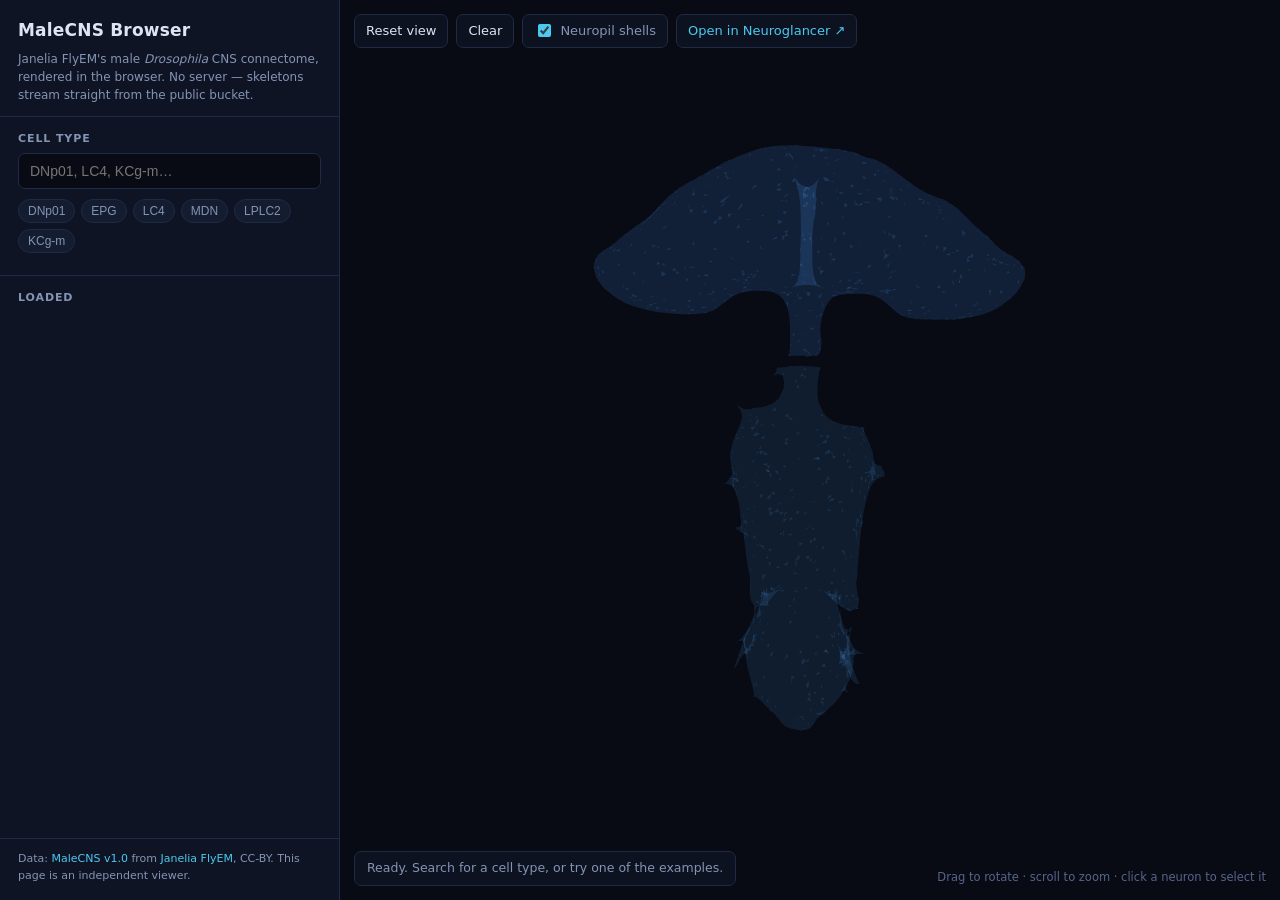
==== index.html @ 1acb57cb "Add a static in-browser viewer for the MaleCNS connectome Renders Janelia FlyEM's male Drosophila CN" ====
<!DOCTYPE html>
<html lang="en">
<head>
<meta charset="utf-8">
<meta name="viewport" content="width=device-width, initial-scale=1">
<title>MaleCNS Browser — the fly connectome in your browser</title>
<meta name="description" content="A static, backend-free 3D browser for the Janelia FlyEM male Drosophila CNS connectome, streaming neuron skeletons straight from the public data bucket.">
<link rel="icon" href="data:image/svg+xml,<svg xmlns='http://www.w3.org/2000/svg' viewBox='0 0 16 16'><text y='13' font-size='13'>🪰</text></svg>">
<link rel="stylesheet" href="assets/style.css">
</head>
<body>

<div id="app">
  <aside id="sidebar">
    <header>
      <h1>MaleCNS Browser</h1>
      <p class="sub">
        Janelia FlyEM's male <i>Drosophila</i> CNS connectome, rendered in the browser.
        No server — skeletons stream straight from the public bucket.
      </p>
    </header>

    <section class="panel">
      <label class="field">
        <span class="label">Cell type</span>
        <input id="search" type="search" placeholder="DNp01, LC4, KCg-m…"
               autocomplete="off" spellcheck="false">
      </label>
      <div class="examples">
        <button data-example="DNp01" title="Giant fiber — the escape-response neuron">DNp01</button>
        <button data-example="EPG" title="Central-complex compass neurons">EPG</button>
        <button data-example="LC4" title="Lobula columnar — looming detection">LC4</button>
        <button data-example="MDN" title="Moonwalker — backward walking">MDN</button>
        <button data-example="LPLC2" title="Looming-sensitive visual projection">LPLC2</button>
        <button data-example="KCg-m" title="Mushroom body Kenyon cells">KCg-m</button>
      </div>
      <ul id="results"></ul>
    </section>

    <section class="panel grow">
      <h2>Loaded <span id="neuron-count"></span></h2>
      <ul id="neurons"></ul>
    </section>

    <section class="panel" id="detail" hidden>
      <h2>Selected neuron</h2>
      <dl>
        <dt>Type</dt><dd id="detail-type"></dd>
        <dt>Body ID</dt><dd id="detail-body" class="mono"></dd>
        <dt>Presynapses</dt><dd id="detail-pre"></dd>
        <dt>Postsynapses</dt><dd id="detail-post"></dd>
      </dl>
      <a id="detail-neuprint" href="#" target="_blank" rel="noopener">Open in neuPrint ↗</a>
    </section>

    <footer>
      <p>
        Data: <a href="https://male-cns.janelia.org/" target="_blank" rel="noopener">MaleCNS
        v1.0</a> from <a href="https://www.janelia.org/project-team/flyem" target="_blank"
        rel="noopener">Janelia FlyEM</a>, CC-BY. This page is an independent viewer.
      </p>
    </footer>
  </aside>

  <main id="stage">
    <canvas id="viewport"></canvas>

    <div id="toolbar">
      <button id="reset-view">Reset view</button>
      <button id="clear">Clear</button>
      <label class="toggle">
        <input id="toggle-shells" type="checkbox" checked>
        <span>Neuropil shells</span>
      </label>
      <button id="open-ng" class="ghost">Open in Neuroglancer ↗</button>
    </div>

    <div id="status">Loading neuropil shells…</div>

    <div id="hint">Drag to rotate · scroll to zoom · click a neuron to select it</div>
  </main>
</div>

<script type="module" src="assets/app.js"></script>
</body>
</html>
---- assets/style.css ----
:root {
  --bg: #080b14;
  --panel: #0e1424;
  --panel-2: #141c30;
  --line: #1f2a44;
  --text: #dde5f5;
  --muted: #8494b4;
  --accent: #4cc9f0;
  --accent-dim: #1d5d78;
}

* { box-sizing: border-box; }

html, body {
  margin: 0;
  height: 100%;
  background: var(--bg);
  color: var(--text);
  font: 14px/1.5 ui-sans-serif, system-ui, -apple-system, "Segoe UI", Roboto, sans-serif;
  overscroll-behavior: none;
}

#app {
  display: grid;
  grid-template-columns: 340px 1fr;
  height: 100%;
}

/* ------------------------------------------------------------ sidebar */

#sidebar {
  display: flex;
  flex-direction: column;
  min-height: 0;
  background: var(--panel);
  border-right: 1px solid var(--line);
}

#sidebar header { padding: 18px 18px 12px; }

h1 {
  margin: 0;
  font-size: 17px;
  letter-spacing: 0.2px;
}

.sub {
  margin: 6px 0 0;
  font-size: 12px;
  line-height: 1.5;
  color: var(--muted);
}

.panel {
  padding: 14px 18px;
  border-top: 1px solid var(--line);
}

.panel.grow {
  flex: 1;
  min-height: 0;
  display: flex;
  flex-direction: column;
}

h2 {
  margin: 0 0 10px;
  font-size: 11px;
  font-weight: 600;
  letter-spacing: 0.9px;
  text-transform: uppercase;
  color: var(--muted);
}

#neuron-count {
  float: right;
  font-weight: 400;
  text-transform: none;
  letter-spacing: 0;
}

.field { display: block; }

.label {
  display: block;
  margin-bottom: 6px;
  font-size: 11px;
  font-weight: 600;
  letter-spacing: 0.9px;
  text-transform: uppercase;
  color: var(--muted);
}

#search {
  width: 100%;
  padding: 9px 11px;
  border: 1px solid var(--line);
  border-radius: 7px;
  background: var(--bg);
  color: var(--text);
  font-size: 14px;
}

#search:focus {
  outline: none;
  border-color: var(--accent-dim);
  box-shadow: 0 0 0 3px rgba(76, 201, 240, 0.12);
}

.examples {
  display: flex;
  flex-wrap: wrap;
  gap: 6px;
  margin: 10px 0 4px;
}

.examples button {
  padding: 4px 9px;
  border: 1px solid var(--line);
  border-radius: 999px;
  background: var(--panel-2);
  color: var(--muted);
  font-size: 12px;
  cursor: pointer;
}

.examples button:hover {
  border-color: var(--accent-dim);
  color: var(--text);
}

/* ------------------------------------------------------------ lists */

ul {
  margin: 0;
  padding: 0;
  list-style: none;
}

#results {
  max-height: 208px;
  overflow-y: auto;
  margin-top: 8px;
}

#neurons {
  flex: 1;
  min-height: 0;
  overflow-y: auto;
}

#results li + li, #neurons li + li { margin-top: 2px; }

.result, .neuron {
  display: flex;
  align-items: center;
  gap: 8px;
  width: 100%;
  padding: 6px 8px;
  border: 0;
  border-radius: 6px;
  background: transparent;
  color: var(--text);
  font: inherit;
  text-align: left;
  cursor: pointer;
}

.result:hover, .neuron:hover { background: var(--panel-2); }

.result.active, .neuron.active {
  background: var(--accent-dim);
  color: #fff;
}

.result .name { flex: 1; }

.result .count, .neuron .syn {
  font-size: 11px;
  color: var(--muted);
  font-variant-numeric: tabular-nums;
}

.result.active .count, .neuron.active .syn { color: #cfefff; }

.swatch {
  flex: none;
  width: 9px;
  height: 9px;
  border-radius: 2px;
}

.neuron .body {
  flex: 1;
  font-family: ui-monospace, SFMono-Regular, Menlo, monospace;
  font-size: 12px;
}

.empty {
  padding: 8px;
  font-size: 12px;
  color: var(--muted);
}

/* ------------------------------------------------------------ detail */

dl {
  display: grid;
  grid-template-columns: auto 1fr;
  gap: 4px 12px;
  margin: 0 0 10px;
  font-size: 13px;
}

dt { color: var(--muted); }

dd {
  margin: 0;
  text-align: right;
  font-variant-numeric: tabular-nums;
}

.mono { font-family: ui-monospace, SFMono-Regular, Menlo, monospace; }

#detail a, footer a { color: var(--accent); text-decoration: none; }

#detail a:hover, footer a:hover { text-decoration: underline; }

footer {
  padding: 12px 18px 16px;
  border-top: 1px solid var(--line);
  font-size: 11px;
  line-height: 1.5;
  color: var(--muted);
}

footer p { margin: 0; }

/* ------------------------------------------------------------ stage */

#stage { position: relative; min-width: 0; }

#viewport {
  display: block;
  width: 100%;
  height: 100%;
  touch-action: none;
}

#toolbar {
  position: absolute;
  top: 14px;
  left: 14px;
  display: flex;
  flex-wrap: wrap;
  align-items: center;
  gap: 8px;
}

#toolbar button {
  padding: 6px 11px;
  border: 1px solid var(--line);
  border-radius: 7px;
  background: rgba(14, 20, 36, 0.86);
  color: var(--text);
  font: inherit;
  font-size: 13px;
  cursor: pointer;
  backdrop-filter: blur(6px);
}

#toolbar button:hover { border-color: var(--accent-dim); }

#toolbar button.ghost { color: var(--accent); }

.toggle {
  display: flex;
  align-items: center;
  gap: 6px;
  padding: 6px 11px;
  border: 1px solid var(--line);
  border-radius: 7px;
  background: rgba(14, 20, 36, 0.86);
  font-size: 13px;
  color: var(--muted);
  cursor: pointer;
  backdrop-filter: blur(6px);
}

.toggle input { accent-color: var(--accent); }

#status {
  position: absolute;
  left: 14px;
  bottom: 14px;
  max-width: calc(100% - 28px);
  padding: 7px 12px;
  border: 1px solid var(--line);
  border-radius: 7px;
  background: rgba(14, 20, 36, 0.86);
  font-size: 12.5px;
  color: var(--muted);
  backdrop-filter: blur(6px);
}

#status.busy { color: var(--accent); }

#hint {
  position: absolute;
  right: 14px;
  bottom: 14px;
  font-size: 11.5px;
  color: #56658a;
  pointer-events: none;
}

/* ------------------------------------------------------------ narrow screens */

@media (max-width: 860px) {
  #app {
    grid-template-columns: 1fr;
    grid-template-rows: 46vh 1fr;
  }

  #sidebar {
    border-right: 0;
    border-bottom: 1px solid var(--line);
    overflow-y: auto;
  }

  .panel.grow { flex: none; }

  #neurons { max-height: 180px; }

  #hint { display: none; }
}
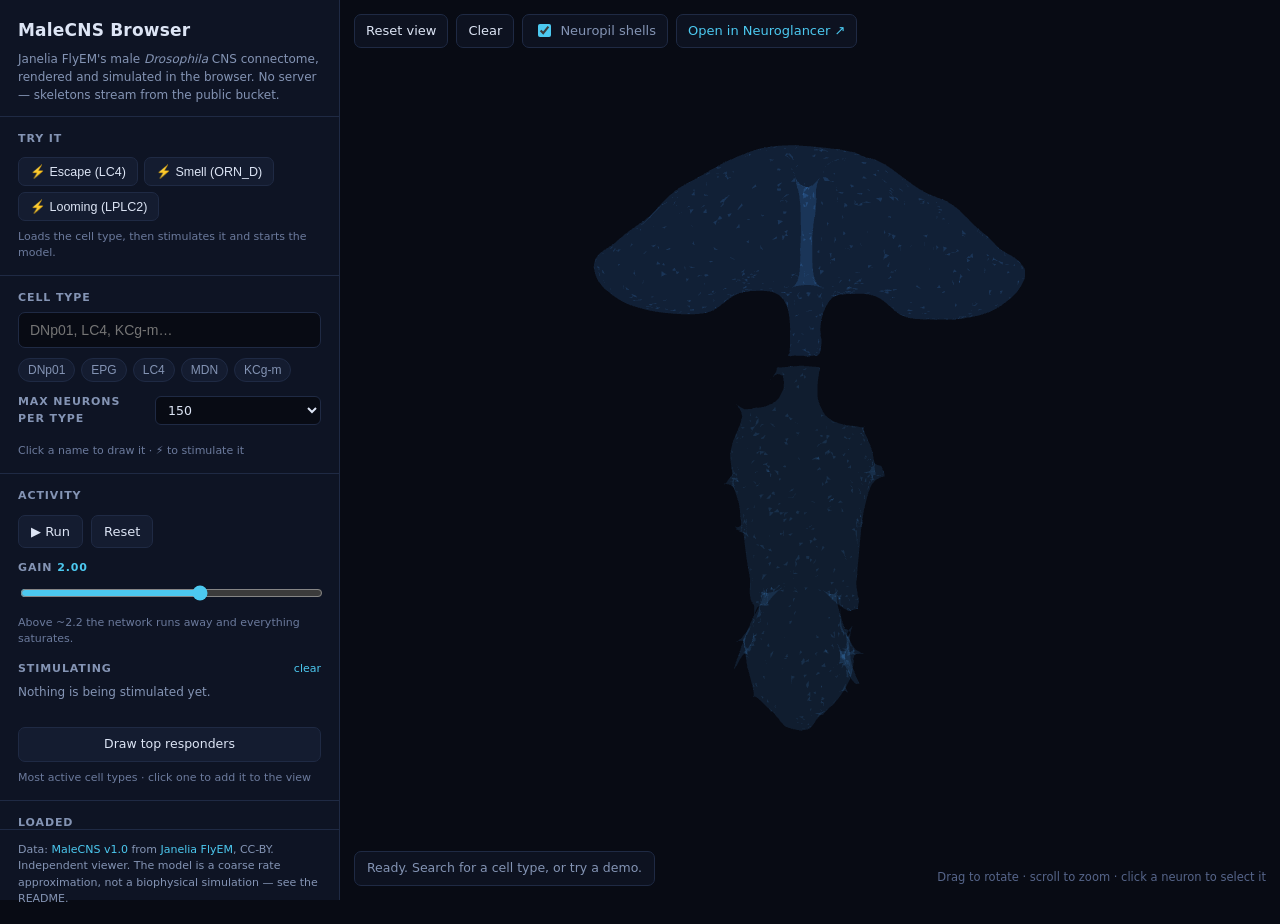
==== commit bfdce7e3: "Add a stimulable activity model, and raise the per-type neuron cap The viewer could draw the connect" ====
--- a/index.html
+++ b/index.html
@@ -3,8 +3,8 @@
 <head>
 <meta charset="utf-8">
 <meta name="viewport" content="width=device-width, initial-scale=1">
-<title>MaleCNS Browser — the fly connectome in your browser</title>
-<meta name="description" content="A static, backend-free 3D browser for the Janelia FlyEM male Drosophila CNS connectome, streaming neuron skeletons straight from the public data bucket.">
+<title>MaleCNS Browser — the fly connectome, running</title>
+<meta name="description" content="A static, backend-free 3D browser for the Janelia FlyEM male Drosophila CNS connectome, with a signed rate model you can stimulate and watch propagate.">
 <link rel="icon" href="data:image/svg+xml,<svg xmlns='http://www.w3.org/2000/svg' viewBox='0 0 16 16'><text y='13' font-size='13'>🪰</text></svg>">
 <link rel="stylesheet" href="assets/style.css">
 </head>
@@ -15,10 +15,20 @@
     <header>
       <h1>MaleCNS Browser</h1>
       <p class="sub">
-        Janelia FlyEM's male <i>Drosophila</i> CNS connectome, rendered in the browser.
-        No server — skeletons stream straight from the public bucket.
+        Janelia FlyEM's male <i>Drosophila</i> CNS connectome, rendered and simulated in
+        the browser. No server — skeletons stream from the public bucket.
       </p>
     </header>
+
+    <section class="panel">
+      <h2>Try it</h2>
+      <div class="examples demos">
+        <button data-demo="LC4" title="Looming detectors drive the giant-fiber escape circuit">⚡ Escape (LC4)</button>
+        <button data-demo="ORN_D" title="Olfactory receptor neurons drive projection neurons and the lateral horn">⚡ Smell (ORN_D)</button>
+        <button data-demo="LPLC2" title="A second looming-sensitive population">⚡ Looming (LPLC2)</button>
+      </div>
+      <p class="hint-text">Loads the cell type, then stimulates it and starts the model.</p>
+    </section>
 
     <section class="panel">
       <label class="field">
@@ -31,10 +41,45 @@
         <button data-example="EPG" title="Central-complex compass neurons">EPG</button>
         <button data-example="LC4" title="Lobula columnar — looming detection">LC4</button>
         <button data-example="MDN" title="Moonwalker — backward walking">MDN</button>
-        <button data-example="LPLC2" title="Looming-sensitive visual projection">LPLC2</button>
         <button data-example="KCg-m" title="Mushroom body Kenyon cells">KCg-m</button>
       </div>
+      <label class="field inline">
+        <span class="label">Max neurons per type</span>
+        <select id="limit">
+          <option value="50">50</option>
+          <option value="150" selected>150</option>
+          <option value="500">500</option>
+          <option value="all">As many as possible</option>
+        </select>
+      </label>
       <ul id="results"></ul>
+      <p class="hint-text">Click a name to draw it · ⚡ to stimulate it</p>
+    </section>
+
+    <section class="panel" id="sim-panel">
+      <h2>Activity <span id="sim-active"></span></h2>
+
+      <div class="transport">
+        <button id="run">▶ Run</button>
+        <button id="reset-sim">Reset</button>
+        <span id="sim-time" class="mono"></span>
+      </div>
+
+      <label class="field slider">
+        <span class="label">Gain <b id="gain-value">2.00</b></span>
+        <input id="gain" type="range" min="0.5" max="3" step="0.05" value="2">
+      </label>
+      <p class="hint-text">Above ~2.2 the network runs away and everything saturates.</p>
+
+      <div class="stim-head">
+        <span class="label">Stimulating</span>
+        <button id="clear-stim" class="link">clear</button>
+      </div>
+      <div id="stim-list"><span class="empty">Nothing is being stimulated yet.</span></div>
+
+      <ul id="activity"></ul>
+      <button id="load-responders" class="wide">Draw top responders</button>
+      <p class="hint-text">Most active cell types · click one to add it to the view</p>
     </section>
 
     <section class="panel grow">
@@ -50,14 +95,18 @@
         <dt>Presynapses</dt><dd id="detail-pre"></dd>
         <dt>Postsynapses</dt><dd id="detail-post"></dd>
       </dl>
-      <a id="detail-neuprint" href="#" target="_blank" rel="noopener">Open in neuPrint ↗</a>
+      <div class="detail-actions">
+        <button id="detail-stim">⚡ Stimulate this type</button>
+        <a id="detail-neuprint" href="#" target="_blank" rel="noopener">neuPrint ↗</a>
+      </div>
     </section>
 
     <footer>
       <p>
         Data: <a href="https://male-cns.janelia.org/" target="_blank" rel="noopener">MaleCNS
         v1.0</a> from <a href="https://www.janelia.org/project-team/flyem" target="_blank"
-        rel="noopener">Janelia FlyEM</a>, CC-BY. This page is an independent viewer.
+        rel="noopener">Janelia FlyEM</a>, CC-BY. Independent viewer. The model is a coarse
+        rate approximation, not a biophysical simulation — see the README.
       </p>
     </footer>
   </aside>
--- a/assets/style.css
+++ b/assets/style.css
@@ -149,7 +149,25 @@
   overflow-y: auto;
 }
 
-#results li + li, #neurons li + li { margin-top: 2px; }
+#results li + li, #neurons li + li, #activity li + li { margin-top: 2px; }
+
+#results li { display: flex; align-items: center; gap: 2px; }
+
+#results .result { flex: 1; min-width: 0; }
+
+.zap {
+  flex: none;
+  padding: 5px 7px;
+  border: 0;
+  border-radius: 6px;
+  background: transparent;
+  font-size: 13px;
+  line-height: 1;
+  cursor: pointer;
+  opacity: 0.45;
+}
+
+.zap:hover { background: var(--panel-2); opacity: 1; }
 
 .result, .neuron {
   display: flex;
@@ -334,3 +352,209 @@
 
   #hint { display: none; }
 }
+
+/* ------------------------------------------------------------ simulation */
+
+.demos { margin: 0 0 8px; }
+
+.demos button {
+  padding: 6px 11px;
+  border-radius: 7px;
+  background: var(--panel-2);
+  color: var(--text);
+  font-size: 12.5px;
+}
+
+.demos button:hover { border-color: var(--accent); color: #fff; }
+
+.hint-text {
+  margin: 8px 0 0;
+  font-size: 11px;
+  line-height: 1.45;
+  color: #6b7a9c;
+}
+
+.field.inline {
+  display: flex;
+  align-items: center;
+  justify-content: space-between;
+  gap: 10px;
+  margin-top: 12px;
+}
+
+.field.inline .label { margin: 0; }
+
+#limit {
+  padding: 5px 8px;
+  border: 1px solid var(--line);
+  border-radius: 6px;
+  background: var(--bg);
+  color: var(--text);
+  font: inherit;
+  font-size: 12.5px;
+}
+
+.transport {
+  display: flex;
+  align-items: center;
+  gap: 8px;
+  margin-bottom: 12px;
+}
+
+.transport button {
+  padding: 6px 12px;
+  border: 1px solid var(--line);
+  border-radius: 7px;
+  background: var(--panel-2);
+  color: var(--text);
+  font: inherit;
+  font-size: 13px;
+  cursor: pointer;
+}
+
+.transport button:hover { border-color: var(--accent-dim); }
+
+#run.active { background: var(--accent-dim); border-color: var(--accent); color: #fff; }
+
+#sim-time { margin-left: auto; font-size: 12px; color: var(--muted); }
+
+#sim-active {
+  float: right;
+  font-weight: 400;
+  text-transform: none;
+  letter-spacing: 0;
+}
+
+.field.slider { margin-bottom: 2px; }
+
+.field.slider .label b { color: var(--accent); font-variant-numeric: tabular-nums; }
+
+#gain { width: 100%; accent-color: var(--accent); }
+
+.stim-head {
+  display: flex;
+  align-items: baseline;
+  justify-content: space-between;
+  margin: 14px 0 6px;
+}
+
+.stim-head .label { margin: 0; }
+
+.link {
+  border: 0;
+  background: none;
+  padding: 0;
+  color: var(--accent);
+  font: inherit;
+  font-size: 11px;
+  cursor: pointer;
+}
+
+.link:hover { text-decoration: underline; }
+
+#stim-list {
+  display: flex;
+  flex-wrap: wrap;
+  gap: 5px;
+  min-height: 22px;
+}
+
+#stim-list .empty { padding: 0; }
+
+.stim-chip {
+  display: inline-flex;
+  align-items: center;
+  gap: 6px;
+  padding: 3px 8px;
+  border: 1px solid var(--accent-dim);
+  border-radius: 999px;
+  background: rgba(76, 201, 240, 0.12);
+  color: var(--text);
+  font: inherit;
+  font-size: 11.5px;
+  cursor: pointer;
+}
+
+.stim-chip:hover { border-color: var(--accent); }
+
+#activity { margin-top: 12px; max-height: 240px; overflow-y: auto; }
+
+.act {
+  position: relative;
+  display: flex;
+  align-items: center;
+  gap: 8px;
+  width: 100%;
+  padding: 5px 8px;
+  border: 0;
+  border-radius: 6px;
+  background: transparent;
+  color: var(--text);
+  font: inherit;
+  text-align: left;
+  cursor: pointer;
+  overflow: hidden;
+}
+
+.act .bar {
+  position: absolute;
+  left: 0;
+  top: 0;
+  bottom: 0;
+  border-radius: 6px;
+  opacity: 0.28;
+}
+
+.act .name {
+  position: relative;
+  flex: 1;
+  min-width: 0;
+  overflow: hidden;
+  text-overflow: ellipsis;
+  white-space: nowrap;
+  font-size: 12.5px;
+}
+
+.act .val {
+  position: relative;
+  font-size: 11px;
+  color: var(--muted);
+  font-variant-numeric: tabular-nums;
+}
+
+.act:hover .bar { opacity: 0.45; }
+
+.detail-actions {
+  display: flex;
+  align-items: center;
+  justify-content: space-between;
+  gap: 10px;
+}
+
+#detail-stim {
+  padding: 6px 10px;
+  border: 1px solid var(--accent-dim);
+  border-radius: 7px;
+  background: var(--panel-2);
+  color: var(--text);
+  font: inherit;
+  font-size: 12.5px;
+  cursor: pointer;
+}
+
+#detail-stim:hover { border-color: var(--accent); }
+
+.wide {
+  width: 100%;
+  margin-top: 10px;
+  padding: 7px 12px;
+  border: 1px solid var(--line);
+  border-radius: 7px;
+  background: var(--panel-2);
+  color: var(--text);
+  font: inherit;
+  font-size: 12.5px;
+  cursor: pointer;
+}
+
+.wide:hover { border-color: var(--accent); }
